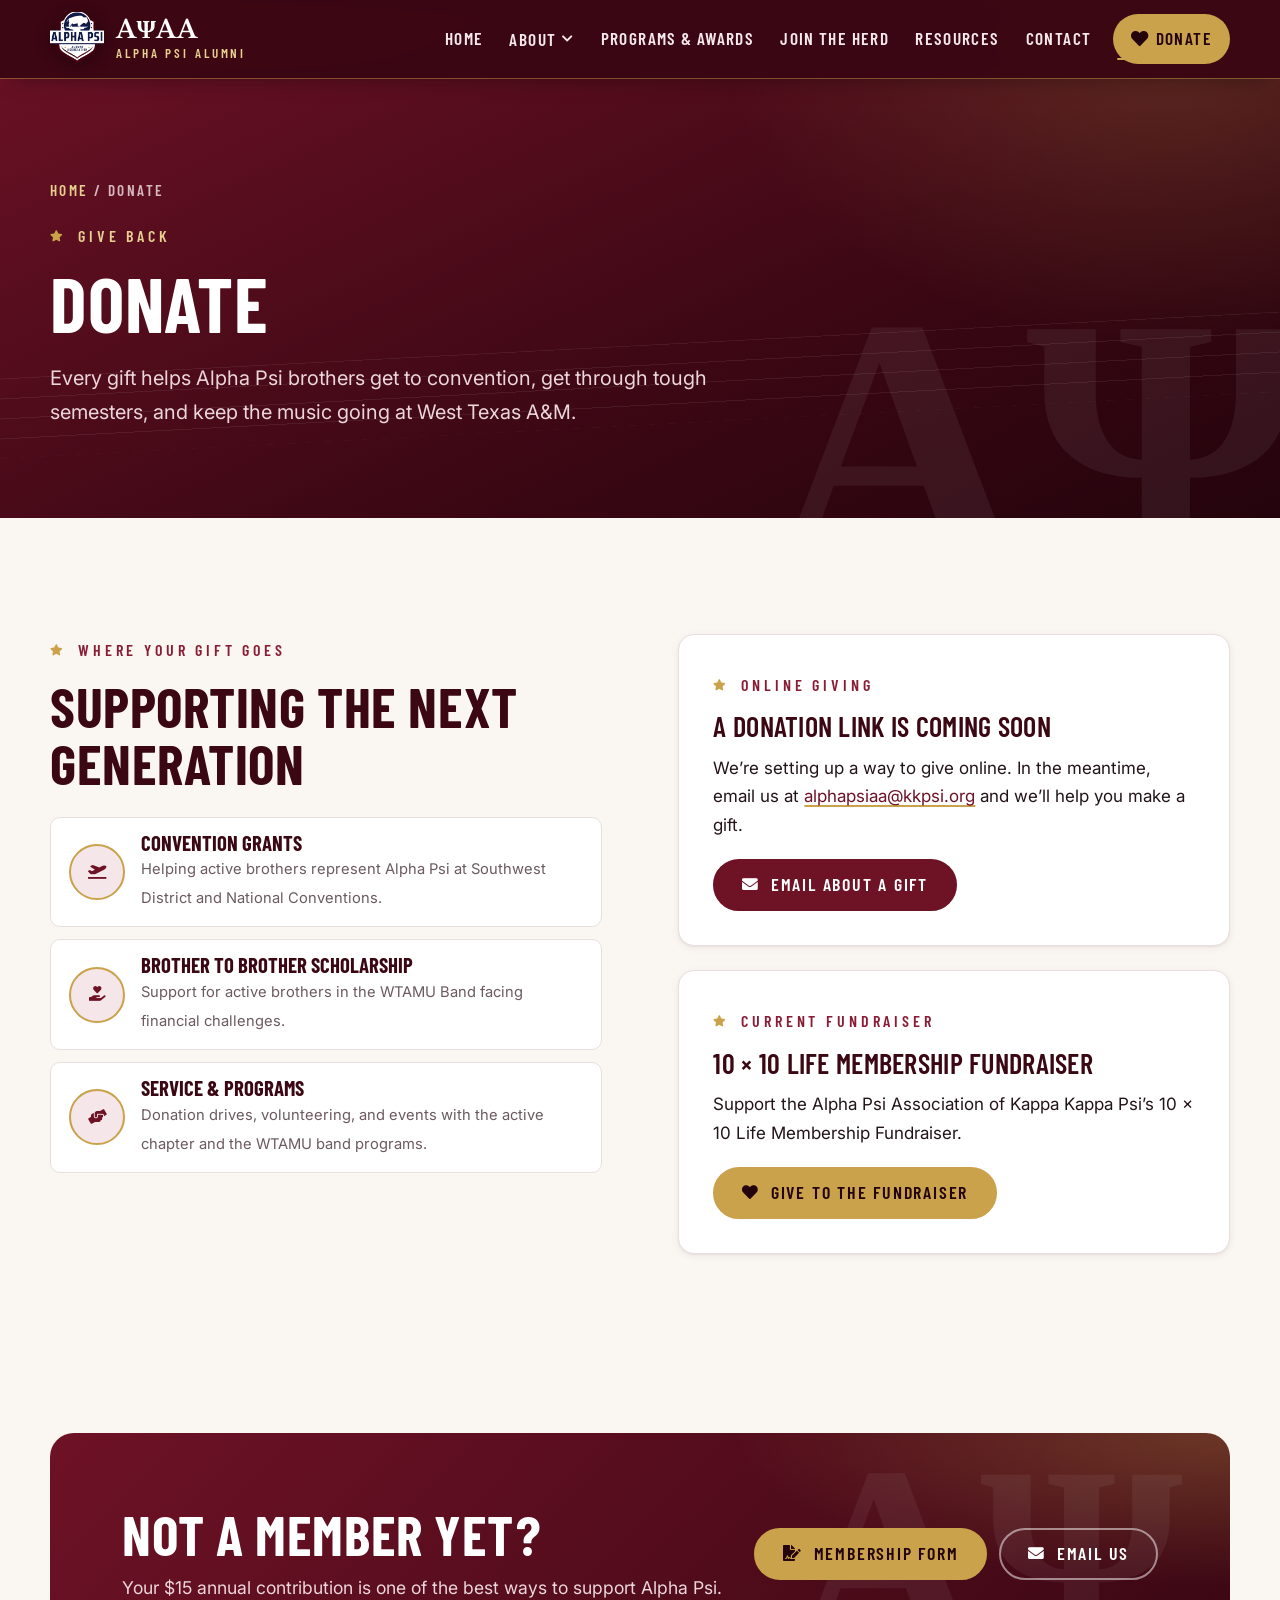
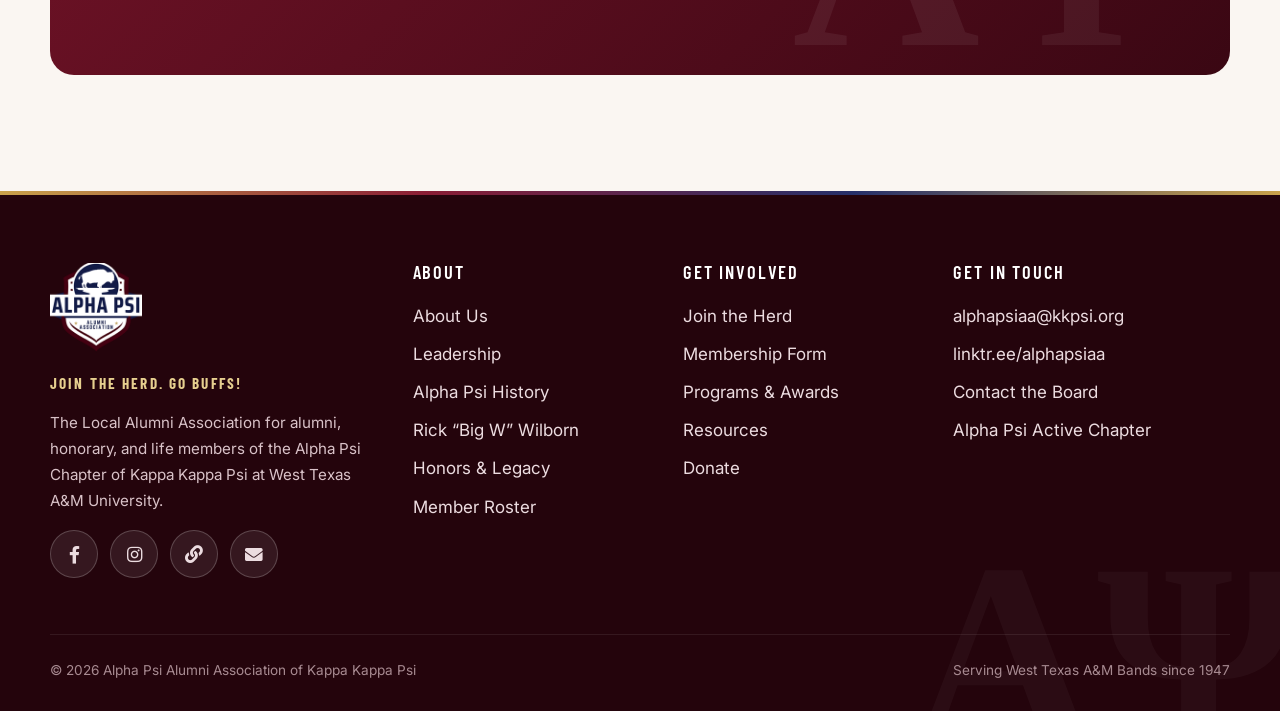
==== donate.html @ f017d81f "Build the Alpha Psi Alumni Association site Home, About, Leadership, History, Rick Wilborn memorial," ====
<!DOCTYPE html>
<html lang="en" class="no-js">
<head>
	<meta charset="utf-8">
	<meta name="viewport" content="width=device-width, initial-scale=1">
	<title>Donate | Alpha Psi Alumni Association</title>
	<meta name="description" content="Support the Alpha Psi Alumni Association&rsquo;s scholarships, convention grants, and programs for the Alpha Psi Chapter and WTAMU bands.">
	<meta name="theme-color" content="#3a0713">
	<meta property="og:type" content="website">
	<meta property="og:site_name" content="Alpha Psi Alumni Association">
	<meta property="og:title" content="Donate | Alpha Psi Alumni Association">
	<meta property="og:description" content="Support the Alpha Psi Alumni Association&rsquo;s scholarships, convention grants, and programs for the Alpha Psi Chapter and WTAMU bands.">
	<meta property="og:image" content="https://alphapsiaa.com/images/sound-of-west-texas.jpg">
	<link rel="icon" type="image/png" href="/images/logo-192.png">
	<link rel="apple-touch-icon" href="/images/logo-192.png">
	<link rel="preconnect" href="https://fonts.googleapis.com">
	<link rel="preconnect" href="https://fonts.gstatic.com" crossorigin>
	<link rel="stylesheet" href="https://fonts.googleapis.com/css2?family=Barlow+Condensed:wght@500;600;700&amp;family=Inter:wght@400;500;600;700&amp;family=Libre+Baskerville:ital,wght@0,400;0,700;1,400&amp;display=swap">
	<link rel="stylesheet" href="/assets/css/fontawesome-all.min.css">
	<link rel="stylesheet" href="/assets/css/site.css">
</head>
<body>
	<a class="skip-link" href="#main">Skip to content</a>
	<header class="site-header">
		<div class="wrap nav-bar">
			<a class="brand" href="/" aria-label="Alpha Psi Alumni Association home">
				<img src="/images/logo-192.png" width="54" height="54" alt="">
				<span class="brand-text"><strong>AΨAA</strong><span>Alpha Psi Alumni</span></span>
			</a>
			<button class="nav-toggle" type="button" aria-label="Menu" aria-expanded="false" aria-controls="nav-links"><span></span></button>
			<ul class="nav-links" id="nav-links">
				<li><a href="/">Home</a></li>
				<li class="has-drop">
					<button class="nav-drop-toggle" type="button" aria-expanded="false">About <i class="fas fa-chevron-down"></i></button>
					<ul class="nav-drop">
						<li><a href="/about">About Us</a></li>
						<li><a href="/leadership">Leadership</a></li>
						<li><a href="/history">Alpha Psi History</a></li>
						<li><a href="/wilborn">Rick &ldquo;Big W&rdquo; Wilborn</a></li>
						<li><a href="/honors">Honors &amp; Legacy</a></li>
						<li><a href="/roster">Member Roster</a></li>
					</ul>
				</li>
				<li><a href="/programs">Programs &amp; Awards</a></li>
				<li><a href="/join">Join the Herd</a></li>
				<li><a href="/resources">Resources</a></li>
				<li><a href="/contact">Contact</a></li>
				<li class="nav-cta"><a href="/donate" aria-current="page"><i class="fas fa-heart"></i> Donate</a></li>
			</ul>
		</div>
	</header>
	<main id="main">
		<section class="page-hero">
			<div class="wrap">
				<p class="breadcrumb"><a href="/">Home</a> / Donate</p>
				<p class="eyebrow light">Give Back</p>
				<h1>Donate</h1>
				<p class="lead">Every gift helps Alpha Psi brothers get to convention, get through tough semesters, and keep the music going at West Texas A&amp;M.</p>
			</div>
		</section>

		<section class="section">
			<div class="wrap split" style="align-items:start">
				<div class="reveal">
					<p class="eyebrow">Where Your Gift Goes</p>
					<h2>Supporting the next generation</h2>
					<ul class="honor-list">
						<li><span class="ava"><i class="fas fa-plane-departure"></i></span><div><b>Convention Grants</b><span>Helping active brothers represent Alpha Psi at Southwest District and National Conventions.</span></div></li>
						<li><span class="ava"><i class="fas fa-hand-holding-heart"></i></span><div><b>Brother to Brother Scholarship</b><span>Support for active brothers in the WTAMU Band facing financial challenges.</span></div></li>
						<li><span class="ava"><i class="fas fa-hands-helping"></i></span><div><b>Service &amp; Programs</b><span>Donation drives, volunteering, and events with the active chapter and the WTAMU band programs.</span></div></li>
					</ul>
				</div>
				<div class="reveal" style="--d:.1s">
					<div class="card">
						<div class="card-body">
							<p class="eyebrow">Online Giving</p>
							<h3>A donation link is coming soon</h3>
							<p>We&rsquo;re setting up a way to give online. In the meantime, email us at <a href="mailto:alphapsiaa@kkpsi.org?subject=Donation">alphapsiaa@kkpsi.org</a> and we&rsquo;ll help you make a gift.</p>
							<a class="btn" href="mailto:alphapsiaa@kkpsi.org?subject=Donation"><i class="fas fa-envelope"></i> Email about a gift</a>
						</div>
					</div>
					<div class="card" style="margin-top:24px">
						<div class="card-body">
							<p class="eyebrow">Current Fundraiser</p>
							<h3>10 &times; 10 Life Membership Fundraiser</h3>
							<p>Support the Alpha Psi Association of Kappa Kappa Psi&rsquo;s 10 &times; 10 Life Membership Fundraiser.</p>
							<a class="btn btn-gold" href="https://givebutter.com/10x10-ayaa" target="_blank" rel="noopener"><i class="fas fa-heart"></i> Give to the fundraiser</a>
						</div>
					</div>
				</div>
			</div>
		</section>

		<section class="section tight">
			<div class="wrap">
				<div class="cta-band reveal">
					<div>
						<h2>Not a member yet?</h2>
						<p>Your $15 annual contribution is one of the best ways to support Alpha Psi.</p>
					</div>
					<div class="btn-row">
						<a class="btn btn-gold" href="https://docs.google.com/forms/d/e/1FAIpQLSdZcljibCvj4TSsIaUbOGq02IVUL2E_RgC2-wnDgS-2Am0X7Q/viewform" target="_blank" rel="noopener"><i class="fas fa-file-signature"></i> Membership Form</a>
						<a class="btn btn-ghost" href="mailto:alphapsiaa@kkpsi.org"><i class="fas fa-envelope"></i> Email Us</a>
					</div>
				</div>
			</div>
		</section>
	</main>
	<footer class="site-footer">
		<div class="wrap">
			<div class="footer-grid">
				<div class="footer-brand">
					<img src="/images/logo-192.png" width="92" height="92" alt="Alpha Psi Alumni Association logo">
					<p class="footer-motto">Join the Herd. Go Buffs!</p>
					<p>The Local Alumni Association for alumni, honorary, and life members of the Alpha Psi Chapter of Kappa Kappa Psi at West Texas A&amp;M University.</p>
					<div class="social-row">
						<a class="social-btn" href="https://www.facebook.com/profile.php?id=61559041187633" target="_blank" rel="noopener" aria-label="Facebook"><i class="fab fa-facebook-f"></i></a>
						<a class="social-btn" href="https://www.instagram.com/kkpsiayaa/" target="_blank" rel="noopener" aria-label="Instagram"><i class="fab fa-instagram"></i></a>
						<a class="social-btn" href="https://linktr.ee/alphapsiaa" target="_blank" rel="noopener" aria-label="Linktree"><i class="fas fa-link"></i></a>
						<a class="social-btn" href="mailto:alphapsiaa@kkpsi.org" aria-label="Email"><i class="fas fa-envelope"></i></a>
					</div>
				</div>
				<div>
					<h4>About</h4>
					<ul>
						<li><a href="/about">About Us</a></li>
						<li><a href="/leadership">Leadership</a></li>
						<li><a href="/history">Alpha Psi History</a></li>
						<li><a href="/wilborn">Rick &ldquo;Big W&rdquo; Wilborn</a></li>
						<li><a href="/honors">Honors &amp; Legacy</a></li>
						<li><a href="/roster">Member Roster</a></li>
					</ul>
				</div>
				<div>
					<h4>Get Involved</h4>
					<ul>
						<li><a href="/join">Join the Herd</a></li>
						<li><a href="https://docs.google.com/forms/d/e/1FAIpQLSdZcljibCvj4TSsIaUbOGq02IVUL2E_RgC2-wnDgS-2Am0X7Q/viewform" target="_blank" rel="noopener">Membership Form</a></li>
						<li><a href="/programs">Programs &amp; Awards</a></li>
						<li><a href="/resources">Resources</a></li>
						<li><a href="/donate">Donate</a></li>
					</ul>
				</div>
				<div>
					<h4>Get in Touch</h4>
					<ul>
						<li><a href="mailto:alphapsiaa@kkpsi.org">alphapsiaa@kkpsi.org</a></li>
						<li><a href="https://linktr.ee/alphapsiaa" target="_blank" rel="noopener">linktr.ee/alphapsiaa</a></li>
						<li><a href="/contact">Contact the Board</a></li>
						<li><a href="https://www.alphapsi-kkpsi.org/" target="_blank" rel="noopener">Alpha Psi Active Chapter</a></li>
					</ul>
				</div>
			</div>
			<div class="footer-bottom">
				<span>&copy; <span data-year>2026</span> Alpha Psi Alumni Association of Kappa Kappa Psi</span>
				<span>Serving West Texas A&amp;M Bands since 1947</span>
			</div>
		</div>
	</footer>
	<script src="/assets/js/site.js"></script>
</body>
</html>
---- assets/css/site.css ----
/* ==========================================================================
   Alpha Psi Alumni Association (AΨAA) — site stylesheet
   Maroon & white, with the navy and gold from the AΨAA shield.
   No build step: edit and push.
   ========================================================================== */

:root {
	--maroon-950: #24040c;
	--maroon-900: #3a0713;
	--maroon-800: #520b1c;
	--maroon: #6e1226;          /* primary maroon */
	--maroon-600: #8a1d35;
	--maroon-100: #f5e6e9;
	--navy: #141d4b;            /* shield navy */
	--navy-700: #26306a;
	--gold: #c9a24b;            /* shield stars */
	--gold-300: #e6cf8f;
	--gold-700: #8d6d22;
	--cream: #faf6f2;
	--paper: #ffffff;
	--ink: #231419;
	--muted: #6c5a60;
	--line: #eadfe0;

	--radius: 16px;
	--radius-sm: 10px;
	--shadow-sm: 0 1px 2px rgba(58, 7, 19, .06), 0 2px 8px rgba(58, 7, 19, .06);
	--shadow: 0 12px 30px -12px rgba(58, 7, 19, .3);
	--shadow-lg: 0 30px 60px -22px rgba(36, 4, 12, .55);

	--font-display: "Barlow Condensed", "Arial Narrow", Impact, sans-serif;
	--font-body: "Inter", system-ui, -apple-system, "Segoe UI", Roboto, sans-serif;
	--font-serif: "Libre Baskerville", Georgia, "Times New Roman", serif;

	--wrap: 1180px;
	--header-h: 78px;
	--ease: cubic-bezier(.2, .7, .2, 1);
}

/* ---------- Reset / base ---------- */
*, *::before, *::after { box-sizing: border-box; }
html { scroll-behavior: smooth; scroll-padding-top: calc(var(--header-h) + 16px); -webkit-text-size-adjust: 100%; }
body {
	margin: 0;
	font-family: var(--font-body);
	font-size: 1.0625rem;
	line-height: 1.7;
	color: var(--ink);
	background: var(--cream);
	-webkit-font-smoothing: antialiased;
	overflow-x: hidden;
}
img { max-width: 100%; height: auto; display: block; }
a { color: var(--maroon); text-decoration-color: var(--gold); text-underline-offset: 3px; text-decoration-thickness: 2px; }
a:hover { color: var(--maroon-600); }
h1, h2, h3, h4 { font-family: var(--font-display); font-weight: 700; line-height: 1.02; letter-spacing: .01em; margin: 0 0 .45em; color: var(--maroon-900); text-transform: uppercase; }
h1 { font-size: clamp(2.8rem, 7vw, 5.6rem); }
h2 { font-size: clamp(2.2rem, 4.6vw, 3.5rem); }
h3 { font-size: clamp(1.45rem, 2.2vw, 1.8rem); font-weight: 600; }
h4 { font-size: 1.15rem; font-weight: 600; letter-spacing: .1em; }
p { margin: 0 0 1.1em; }
ul { padding-left: 1.2em; }
strong, b { font-weight: 700; }
:focus-visible { outline: 3px solid var(--gold); outline-offset: 3px; border-radius: 4px; }

.wrap { width: min(var(--wrap), 100% - 32px); margin-inline: auto; }
.narrow { width: min(800px, 100% - 32px); margin-inline: auto; }
.sr-only { position: absolute; width: 1px; height: 1px; padding: 0; margin: -1px; overflow: hidden; clip: rect(0,0,0,0); white-space: nowrap; border: 0; }
.skip-link { position: absolute; left: 16px; top: -60px; z-index: 200; background: var(--gold); color: var(--maroon-950); padding: 10px 16px; border-radius: 8px; font-weight: 700; }
.skip-link:focus { top: 12px; }
.greek { font-family: var(--font-serif); text-transform: none; letter-spacing: 0; }

/* ---------- Eyebrow / section headers ---------- */
.eyebrow {
	display: inline-flex; align-items: center; gap: .7em;
	font-family: var(--font-display); font-weight: 600;
	font-size: 1rem; letter-spacing: .24em; text-transform: uppercase;
	color: var(--maroon-600); margin-bottom: .9rem;
}
.eyebrow::before { content: "\f005"; font-family: "Font Awesome 5 Free"; font-weight: 900; font-size: .7em; color: var(--gold); }
.on-dark .eyebrow, .eyebrow.light { color: var(--gold-300); }
.section { padding: clamp(64px, 9vw, 116px) 0; position: relative; }
.section.tight { padding-top: clamp(40px, 5vw, 64px); }
.section-head { max-width: 760px; margin-bottom: clamp(34px, 5vw, 54px); }
.section-head.center { margin-inline: auto; text-align: center; }
.section-head.center .eyebrow::after { content: "\f005"; font-family: "Font Awesome 5 Free"; font-weight: 900; font-size: .7em; color: var(--gold); }
.lead { font-size: clamp(1.1rem, 1.6vw, 1.25rem); color: var(--muted); }
.on-dark { color: #f1e4e7; }
.on-dark h1, .on-dark h2, .on-dark h3 { color: #fff; }
.on-dark .lead { color: #e2c9cf; }
.text-gold { color: var(--gold); }
.prose p, .prose li { max-width: 72ch; }
.prose h2 { margin-top: 1.4em; }
.prose h3 { margin-top: 1.3em; color: var(--maroon); }

/* Music-staff motif: five fine lines */
.staff { position: relative; isolation: isolate; }
.staff::before {
	content: ""; position: absolute; left: 0; right: 0; top: 50%; height: 64px; transform: translateY(-50%); z-index: -1;
	background: repeating-linear-gradient(180deg, currentColor 0 1px, transparent 1px 16px);
	opacity: .08; pointer-events: none;
}

/* ---------- Buttons ---------- */
.btn {
	--bg: var(--maroon); --fg: #fff;
	display: inline-flex; align-items: center; justify-content: center; gap: .6em;
	padding: .85em 1.5em; border-radius: 999px; border: 2px solid var(--bg);
	background: var(--bg); color: var(--fg);
	font-family: var(--font-display); font-weight: 600; font-size: 1.12rem; letter-spacing: .1em; text-transform: uppercase;
	text-decoration: none; line-height: 1; cursor: pointer;
	transition: transform .25s var(--ease), box-shadow .25s var(--ease), background .2s, color .2s, border-color .2s;
}
.btn:hover { transform: translateY(-2px); box-shadow: var(--shadow); color: var(--fg); }
.btn i { font-size: .88em; transition: transform .25s var(--ease); }
.btn:hover i.fa-arrow-right { transform: translateX(4px); }
.btn-gold { --bg: var(--gold); --fg: var(--maroon-950); }
.btn-gold:hover { --bg: var(--gold-300); }
.btn-white { --bg: #fff; --fg: var(--maroon); }
.btn-ghost { background: transparent; --fg: #fff; border-color: rgba(255,255,255,.5); }
.btn-ghost:hover { border-color: var(--gold-300); --fg: var(--gold-300); }
.btn-outline { background: transparent; --fg: var(--maroon); border-color: var(--maroon); }
.btn-outline:hover { background: var(--maroon); --fg: #fff; }
.btn-sm { font-size: .95rem; padding: .7em 1.1em; }
.btn-row { display: flex; flex-wrap: wrap; gap: 12px; }

/* ==========================================================================
   Header / navigation
   ========================================================================== */
.site-header { position: fixed; inset: 0 0 auto 0; z-index: 100; height: var(--header-h); }
/* The solid bar lives on a pseudo-element so backdrop-filter never traps the fixed mobile menu. */
.site-header::before {
	content: ""; position: absolute; inset: 0; z-index: -1;
	background: rgba(58, 7, 19, .96);
	backdrop-filter: saturate(140%) blur(10px);
	-webkit-backdrop-filter: saturate(140%) blur(10px);
	box-shadow: 0 1px 0 rgba(201,162,75,.45), 0 8px 24px -12px rgba(0,0,0,.5);
	opacity: 0; transition: opacity .3s;
}
.site-header.solid::before, body:not(.has-hero) .site-header::before, .nav-open .site-header::before { opacity: 1; }
.nav-bar { height: 100%; display: flex; align-items: center; justify-content: space-between; gap: 20px; }
.brand { display: flex; align-items: center; gap: 12px; text-decoration: none; color: #fff; flex-shrink: 0; position: relative; z-index: 110; }
.brand img { width: 54px; height: 54px; filter: drop-shadow(0 3px 8px rgba(0,0,0,.35)); transition: transform .4s var(--ease); }
.brand:hover img { transform: rotate(-6deg) scale(1.06); }
.brand-text { display: flex; flex-direction: column; line-height: 1; }
.brand-text strong { font-family: var(--font-serif); font-weight: 700; font-size: 1.55rem; color: #fff; letter-spacing: .02em; }
.brand-text span { font-family: var(--font-display); font-size: .82rem; font-weight: 600; letter-spacing: .22em; text-transform: uppercase; color: var(--gold-300); margin-top: 5px; }
.brand:hover { color: #fff; }

.nav-links { display: flex; align-items: center; gap: 2px; list-style: none; margin: 0; padding: 0; }
.nav-links > li { position: relative; }
.nav-links a, .nav-links button.nav-drop-toggle {
	display: inline-flex; align-items: center; gap: 6px;
	padding: 10px 12px; border-radius: 8px;
	font-family: var(--font-display); font-weight: 600; font-size: 1.08rem; letter-spacing: .08em; text-transform: uppercase;
	color: #f6e9ec; text-decoration: none; background: none; border: 0; cursor: pointer;
	transition: color .2s, background .2s;
}
.nav-links a:hover, .nav-links button.nav-drop-toggle:hover, .nav-links a[aria-current="page"], .has-drop.current > .nav-drop-toggle { color: var(--gold-300); }
.nav-links > li > a[aria-current="page"]::after, .has-drop.current > .nav-drop-toggle::after {
	content: ""; position: absolute; left: 12px; right: 12px; bottom: 4px; height: 2px; background: var(--gold); border-radius: 2px;
}
.nav-links .nav-cta a { background: var(--gold); color: var(--maroon-950); padding: 10px 18px; border-radius: 999px; margin-left: 8px; }
.nav-links .nav-cta a:hover { background: var(--gold-300); color: var(--maroon-950); }
.nav-drop-toggle i { font-size: .7em; transition: transform .25s; }
.nav-drop {
	position: absolute; top: calc(100% + 8px); left: 0; min-width: 260px;
	list-style: none; margin: 0; padding: 8px;
	background: #fff; border-radius: 14px; box-shadow: var(--shadow-lg); border-top: 3px solid var(--gold);
	opacity: 0; visibility: hidden; transform: translateY(-6px);
	transition: opacity .2s, transform .2s var(--ease), visibility .2s;
}
.nav-drop::before { content: ""; position: absolute; top: -11px; left: 0; right: 0; height: 11px; }
.nav-drop a { display: flex; width: 100%; color: var(--maroon-900); font-size: 1.05rem; padding: 10px 14px; }
.nav-drop a:hover, .nav-drop a[aria-current="page"] { background: var(--maroon-100); color: var(--maroon); }
.has-drop:hover .nav-drop, .has-drop:focus-within .nav-drop, .has-drop.open .nav-drop { opacity: 1; visibility: visible; transform: none; }
.has-drop:hover .nav-drop-toggle i, .has-drop.open .nav-drop-toggle i { transform: rotate(180deg); }

.nav-toggle {
	display: none; width: 48px; height: 48px; border-radius: 12px; border: 1px solid rgba(255,255,255,.25);
	background: rgba(255,255,255,.06); cursor: pointer; position: relative; z-index: 110;
}
.nav-toggle span, .nav-toggle span::before, .nav-toggle span::after {
	position: absolute; left: 50%; width: 22px; height: 2px; background: #fff; border-radius: 2px; transition: transform .3s var(--ease), top .3s, background .2s;
}
.nav-toggle span { top: 50%; transform: translate(-50%, -50%); }
.nav-toggle span::before, .nav-toggle span::after { content: ""; transform: translateX(-50%); }
.nav-toggle span::before { top: -7px; }
.nav-toggle span::after { top: 7px; }
.nav-open .nav-toggle span { background: transparent; }
.nav-open .nav-toggle span::before { top: 0; transform: translateX(-50%) rotate(45deg); }
.nav-open .nav-toggle span::after { top: 0; transform: translateX(-50%) rotate(-45deg); }

@media (max-width: 1100px) {
	.nav-toggle { display: block; }
	.nav-links {
		position: fixed; top: 0; left: 0; right: 0; z-index: 105;
		height: 100vh; height: 100dvh;
		flex-direction: column; align-items: stretch; justify-content: flex-start; gap: 2px;
		padding: calc(var(--header-h) + 16px) max(20px, env(safe-area-inset-right)) calc(32px + env(safe-area-inset-bottom)) max(20px, env(safe-area-inset-left));
		background: radial-gradient(120% 80% at 100% 0%, var(--maroon-600) 0%, var(--maroon-900) 55%, var(--maroon-950) 100%);
		overflow-y: auto; overscroll-behavior: contain;
		opacity: 0; visibility: hidden;
		transition: opacity .3s, visibility .3s;
	}
	.nav-open .nav-links { opacity: 1; visibility: visible; }
	.nav-links > li { opacity: 0; transform: translateY(-8px); transition: opacity .35s, transform .35s var(--ease); }
	.nav-open .nav-links > li { opacity: 1; transform: none; }
	.nav-links > li:not(.nav-cta) { border-bottom: 1px solid rgba(255,255,255,.08); }
	.nav-links a, .nav-links button.nav-drop-toggle { font-size: 1.45rem; padding: 12px 6px; width: 100%; justify-content: space-between; }
	.nav-links > li > a[aria-current="page"]::after, .has-drop.current > .nav-drop-toggle::after { display: none; }
	.nav-drop { position: static; opacity: 1; visibility: visible; transform: none; box-shadow: none; border-top: 0; background: rgba(255,255,255,.06); display: none; margin: 0 0 8px; }
	.has-drop.open .nav-drop { display: block; }
	.has-drop:hover .nav-drop-toggle i { transform: none; }
	.has-drop.open .nav-drop-toggle i { transform: rotate(180deg); }
	.nav-drop a { color: #f1e4e7; font-size: 1.25rem; }
	.nav-drop a:hover, .nav-drop a[aria-current="page"] { background: rgba(255,255,255,.08); color: var(--gold-300); }
	.nav-links .nav-cta { margin-top: 20px; }
	.nav-links .nav-cta a { justify-content: center; margin: 0; padding: 16px; font-size: 1.3rem; }
	.nav-open { overflow: hidden; }
}
@media (max-width: 640px) {
	:root { --header-h: 66px; }
	.nav-bar { gap: 12px; }
	.brand { gap: 10px; min-width: 0; }
	.brand img { width: 44px; height: 44px; }
	.brand-text strong { font-size: 1.3rem; }
	.brand-text span { font-size: .72rem; letter-spacing: .16em; }
	.nav-toggle { width: 46px; height: 46px; flex-shrink: 0; }
}
@media (max-width: 350px) { .brand-text span { display: none; } }

/* ==========================================================================
   Hero (home)
   ========================================================================== */
.hero {
	position: relative; isolation: isolate; overflow: hidden;
	min-height: 100vh; min-height: 100svh;
	display: flex; align-items: center;
	padding: calc(var(--header-h) + 48px) 0 96px;
	background:
		radial-gradient(55% 60% at 88% 20%, rgba(201,162,75,.18), transparent 70%),
		radial-gradient(60% 70% at 0% 100%, rgba(20,29,75,.45), transparent 70%),
		linear-gradient(155deg, var(--maroon-600) 0%, var(--maroon) 35%, var(--maroon-900) 80%, var(--maroon-950) 100%);
	color: #fff;
}
.hero-watermark {
	position: absolute; z-index: -1; right: -3vw; bottom: -12vw;
	font-family: var(--font-serif); font-weight: 700; font-size: clamp(260px, 42vw, 620px); line-height: 1;
	color: #fff; opacity: .05; letter-spacing: -.04em; pointer-events: none; user-select: none;
}
.hero::after { /* music staff across the hero */
	content: ""; position: absolute; left: 0; right: 0; top: 58%; height: 90px; z-index: -1;
	background: repeating-linear-gradient(180deg, #fff 0 1px, transparent 1px 22px);
	opacity: .07; transform: skewY(-4deg);
}
.hero-grid { display: grid; grid-template-columns: 1fr 1fr; gap: clamp(36px, 5vw, 76px); align-items: center; }
.hero h1 { color: #fff; margin-bottom: .3em; font-size: clamp(2.9rem, 6.4vw, 5.4rem); }
.hero h1 .line2 { display: block; color: var(--gold-300); }
.hero .kicker { font-family: var(--font-display); font-weight: 600; letter-spacing: .22em; text-transform: uppercase; color: var(--gold-300); font-size: clamp(.95rem, 1.3vw, 1.1rem); margin-bottom: 1.2rem; display: flex; align-items: center; gap: 12px; flex-wrap: wrap; }
.hero .kicker .greek { font-size: 1.3em; color: #fff; }
.hero p.lead { color: #f0dde2; max-width: 560px; margin-bottom: 2rem; }

/* Photo collage */
.collage { position: relative; display: grid; grid-template-columns: repeat(6, 1fr); grid-auto-rows: clamp(54px, 6.4vw, 84px); gap: 12px; }
.collage figure { margin: 0; position: relative; background: #fff; padding: 6px; border-radius: 4px; box-shadow: var(--shadow-lg); transition: transform .5s var(--ease); }
.collage figure img { width: 100%; height: 100%; object-fit: cover; border-radius: 2px; }
.collage figure:hover { transform: rotate(0deg) scale(1.03) !important; z-index: 5; }
.collage .c1 { grid-column: 1 / 5; grid-row: 1 / 4; transform: rotate(-2deg); }
.collage .c2 { grid-column: 5 / 7; grid-row: 1 / 3; transform: rotate(3deg); }
.collage .c3 { grid-column: 4 / 7; grid-row: 3 / 6; transform: rotate(1.5deg); z-index: 2; }
.collage .c4 { grid-column: 1 / 4; grid-row: 4 / 6; transform: rotate(-1deg); }
.collage .c5 { grid-column: 2 / 5; grid-row: 6 / 8; transform: rotate(2deg); }
.collage .c6 { grid-column: 5 / 7; grid-row: 6 / 8; transform: rotate(-3deg); }
.collage-badge {
	position: absolute; z-index: 6; left: -26px; bottom: -30px; width: clamp(110px, 11vw, 150px);
	filter: drop-shadow(0 14px 24px rgba(0,0,0,.45));
	animation: floaty 7s ease-in-out infinite;
}
@keyframes floaty { 0%,100% { transform: translateY(0) rotate(-5deg); } 50% { transform: translateY(-10px) rotate(2deg); } }
.scroll-cue {
	position: absolute; left: 50%; bottom: 22px; transform: translateX(-50%);
	color: rgba(255,255,255,.6); font-size: .72rem; letter-spacing: .3em; text-transform: uppercase; text-decoration: none;
	display: flex; flex-direction: column; align-items: center; gap: 8px;
}
.scroll-cue::after { content: ""; width: 2px; height: 34px; background: linear-gradient(var(--gold), transparent); animation: cue 2s ease-in-out infinite; }
@keyframes cue { 0% { transform: scaleY(0); transform-origin: top; } 50% { transform: scaleY(1); transform-origin: top; } 51% { transform-origin: bottom; } 100% { transform: scaleY(0); transform-origin: bottom; } }

@media (max-width: 920px) {
	.hero { min-height: auto; padding-bottom: 110px; }
	.hero-grid { grid-template-columns: 1fr; }
	.collage { max-width: 560px; width: calc(100% - 16px); margin: 12px auto 0; }
	.collage-badge { left: -8px; }
	.scroll-cue { display: none; }
}

/* ---------- Values marquee ---------- */
.marquee { background: var(--gold); color: var(--maroon-950); overflow: hidden; border-block: 3px solid var(--maroon-950); }
.marquee-track { display: flex; width: max-content; animation: marquee 40s linear infinite; }
.marquee-track span {
	display: inline-flex; align-items: center; gap: 28px; padding: 14px 14px;
	font-family: var(--font-display); font-size: clamp(1.2rem, 2.1vw, 1.6rem); font-weight: 700; letter-spacing: .16em; text-transform: uppercase; white-space: nowrap;
}
.marquee-track span i { font-size: .7em; color: var(--maroon); }
@keyframes marquee { to { transform: translateX(-50%); } }

/* ==========================================================================
   Page hero (interior pages)
   ========================================================================== */
.page-hero {
	position: relative; isolation: isolate; overflow: hidden;
	padding: calc(var(--header-h) + clamp(56px, 8vw, 100px)) 0 clamp(56px, 7vw, 92px);
	background:
		radial-gradient(50% 80% at 92% 10%, rgba(201,162,75,.2), transparent 70%),
		linear-gradient(155deg, var(--maroon) 0%, var(--maroon-900) 65%, var(--maroon-950) 100%);
	color: #f1e4e7;
}
.page-hero::before {
	content: ""; position: absolute; left: 0; right: 0; bottom: 18%; height: 80px; z-index: -1;
	background: repeating-linear-gradient(180deg, #fff 0 1px, transparent 1px 20px);
	opacity: .07; transform: skewY(-3deg);
}
.page-hero::after {
	content: "ΑΨ"; position: absolute; right: -2vw; bottom: -.28em; z-index: -1;
	font-family: var(--font-serif); font-weight: 700; font-size: clamp(200px, 28vw, 400px); line-height: 1;
	color: #fff; opacity: .06; pointer-events: none;
}
.page-hero h1 { color: #fff; font-size: clamp(2.6rem, 6.4vw, 4.8rem); margin-bottom: .25em; }
.page-hero .lead { color: #ecd6db; max-width: 720px; margin: 0; }
.breadcrumb { font-family: var(--font-display); font-weight: 600; font-size: .95rem; letter-spacing: .16em; text-transform: uppercase; color: #d7b8bf; margin-bottom: 16px; }
.breadcrumb a { color: var(--gold-300); text-decoration: none; }
.breadcrumb a:hover { color: #fff; }

/* ==========================================================================
   Generic components
   ========================================================================== */
.grid { display: grid; gap: clamp(18px, 2.5vw, 28px); }
.grid-2 { grid-template-columns: repeat(2, minmax(0, 1fr)); }
.grid-3 { grid-template-columns: repeat(3, minmax(0, 1fr)); }
.grid-4 { grid-template-columns: repeat(4, minmax(0, 1fr)); }
@media (max-width: 960px) { .grid-3, .grid-4 { grid-template-columns: repeat(2, minmax(0, 1fr)); } }
@media (max-width: 640px) { .grid-2, .grid-3, .grid-4 { grid-template-columns: 1fr; } }

.card {
	background: var(--paper); border-radius: var(--radius); box-shadow: var(--shadow-sm);
	border: 1px solid var(--line); overflow: hidden; position: relative;
	transition: transform .35s var(--ease), box-shadow .35s var(--ease), border-color .35s;
}
a.card { text-decoration: none; color: inherit; display: block; }
.card.lift:hover, a.card:hover { transform: translateY(-6px); box-shadow: var(--shadow); border-color: transparent; }
.card-body { padding: clamp(22px, 3vw, 34px); }

.icon-badge {
	width: 58px; height: 58px; border-radius: 50%; display: grid; place-items: center;
	background: var(--maroon); color: var(--gold-300); font-size: 1.35rem; margin-bottom: 20px;
	box-shadow: 0 0 0 4px var(--paper), 0 0 0 6px var(--gold);
	transition: transform .4s var(--ease);
}
.card:hover .icon-badge { transform: rotate(-10deg) scale(1.06); }

.split { display: grid; grid-template-columns: 1fr 1fr; gap: clamp(32px, 6vw, 80px); align-items: center; }
.split.wide-text { grid-template-columns: 1.2fr .8fr; }
@media (max-width: 880px) { .split, .split.wide-text { grid-template-columns: 1fr; } }

.bg-maroon { background: linear-gradient(165deg, var(--maroon) 0%, var(--maroon-900) 100%); }
.bg-paper { background: var(--paper); }
.bg-navy { background: linear-gradient(165deg, var(--navy-700) 0%, var(--navy) 100%); }

.chip {
	display: inline-flex; align-items: center; gap: 6px; padding: 3px 11px; border-radius: 999px;
	background: var(--cream); border: 1px solid var(--line); font-size: .78rem; font-weight: 600; color: var(--muted); line-height: 1.6;
}
.chip.gold { background: rgba(201,162,75,.16); border-color: rgba(141,109,34,.35); color: var(--gold-700); }
.chip.maroon { background: var(--maroon-100); border-color: rgba(110,18,38,.2); color: var(--maroon); }
.chip.navy { background: #e6e8f3; border-color: rgba(20,29,75,.2); color: var(--navy); }

.callout {
	display: flex; gap: 18px; align-items: flex-start;
	background: #fff; border-left: 5px solid var(--gold); border-radius: var(--radius-sm);
	padding: 22px 24px; box-shadow: var(--shadow-sm);
}
.callout > i { color: var(--maroon); font-size: 1.4rem; margin-top: 4px; }
.callout p:last-child { margin-bottom: 0; }

.check-list { list-style: none; padding: 0; margin: 0 0 1em; }
.check-list li { position: relative; padding-left: 36px; margin-bottom: .75em; }
.check-list li::before {
	content: "\f005"; font-family: "Font Awesome 5 Free"; font-weight: 900; font-size: .7rem;
	position: absolute; left: 0; top: .32em; width: 22px; height: 22px; border-radius: 50%;
	display: grid; place-items: center; background: var(--maroon); color: var(--gold-300);
}
.on-dark .check-list li::before { background: var(--gold); color: var(--maroon-950); }

/* Pull quote */
.pull-quote { margin: 2em 0; padding: 28px 32px 28px 36px; background: #fff; border-radius: var(--radius); box-shadow: var(--shadow-sm); position: relative; border-left: 5px solid var(--maroon); }
.pull-quote::before { content: "\201C"; position: absolute; top: -8px; right: 22px; font-family: var(--font-serif); font-size: 6rem; line-height: 1; color: var(--gold); opacity: .6; }
.pull-quote p { font-family: var(--font-serif); font-style: italic; font-size: clamp(1.1rem, 1.8vw, 1.3rem); line-height: 1.6; color: var(--maroon-900); margin: 0 0 .8em; }
.pull-quote cite { font-style: normal; font-family: var(--font-display); font-weight: 600; letter-spacing: .14em; text-transform: uppercase; color: var(--maroon-600); font-size: .95rem; }

/* Photo with caption */
.photo { margin: 0; }
.photo img { border-radius: 6px; box-shadow: var(--shadow); width: 100%; }
.photo.framed { background: #fff; padding: 8px; border-radius: 6px; box-shadow: var(--shadow); }
.photo.framed img { box-shadow: none; border-radius: 3px; }
.photo figcaption { font-size: .88rem; color: var(--muted); margin-top: 10px; line-height: 1.5; }
.photo figcaption b { color: var(--maroon-900); }
.tilt-l { transform: rotate(-1.5deg); }
.tilt-r { transform: rotate(1.5deg); }

/* ---------- Pillars ---------- */
.pillar { padding: clamp(28px, 3.5vw, 40px); height: 100%; }
.pillar h3 { margin-bottom: .35em; }
.pillar p { color: var(--muted); margin: 0; }
.pillar::after { content: ""; position: absolute; left: 0; bottom: 0; height: 4px; width: 0; background: var(--gold); transition: width .5s var(--ease); }
.pillar:hover::after { width: 100%; }

/* ---------- Stat row ---------- */
.stats { display: grid; grid-template-columns: repeat(4, 1fr); gap: 1px; background: var(--line); border-radius: var(--radius); overflow: hidden; border: 1px solid var(--line); }
.stat { background: #fff; padding: 26px 20px; text-align: center; }
.stat b { display: block; font-family: var(--font-display); font-size: clamp(2.4rem, 4.6vw, 3.4rem); color: var(--maroon); line-height: 1; font-weight: 700; }
.stat span { font-family: var(--font-display); font-weight: 600; font-size: .95rem; letter-spacing: .14em; text-transform: uppercase; color: var(--muted); }
@media (max-width: 760px) { .stats { grid-template-columns: repeat(2, 1fr); } }

/* ---------- Tiles ---------- */
.tile { display: flex; flex-direction: column; height: 100%; }
.tile .tile-img { aspect-ratio: 16 / 10; overflow: hidden; background: var(--maroon-900); }
.tile .tile-img img { width: 100%; height: 100%; object-fit: cover; transition: transform .7s var(--ease); }
.tile:hover .tile-img img { transform: scale(1.06); }
.tile .card-body { display: flex; flex-direction: column; flex: 1; }
.tile h3 { margin-bottom: .35em; }
.tile p { color: var(--muted); flex: 1; }
.tile .go { font-family: var(--font-display); font-weight: 600; letter-spacing: .14em; text-transform: uppercase; font-size: 1rem; color: var(--maroon); display: inline-flex; gap: 8px; align-items: center; }
.tile .go i { transition: transform .3s var(--ease); }
.tile:hover .go i { transform: translateX(5px); }

/* ---------- CTA band ---------- */
.cta-band {
	position: relative; isolation: isolate; overflow: hidden;
	border-radius: 24px; padding: clamp(40px, 6vw, 72px);
	background:
		radial-gradient(60% 90% at 100% 0%, rgba(201,162,75,.3), transparent 70%),
		linear-gradient(135deg, var(--maroon) 0%, var(--maroon-900) 100%);
	color: #f1e4e7;
	display: grid; grid-template-columns: 1fr auto; gap: 32px; align-items: center;
}
.cta-band::after {
	content: "ΑΨ"; position: absolute; right: 4%; top: 50%; transform: translateY(-50%); z-index: -1;
	font-family: var(--font-serif); font-weight: 700; font-size: 260px; line-height: 1; color: #fff; opacity: .06;
}
.cta-band h2 { color: #fff; margin-bottom: .2em; }
.cta-band p { margin: 0; font-size: 1.1rem; color: #ecd6db; }
.cta-band .btn-row { justify-content: flex-end; }
@media (max-width: 800px) { .cta-band { grid-template-columns: 1fr; } .cta-band .btn-row { justify-content: flex-start; } }

/* ---------- Decades strip ---------- */
.decades { display: grid; grid-auto-flow: column; grid-auto-columns: minmax(260px, 1fr); gap: 20px; overflow-x: auto; padding: 10px 4px 26px; scroll-snap-type: x mandatory; -webkit-overflow-scrolling: touch; }
.decades::-webkit-scrollbar { height: 8px; }
.decades::-webkit-scrollbar-thumb { background: var(--maroon-100); border-radius: 8px; }
.decade { scroll-snap-align: start; margin: 0; background: #fff; padding: 8px 8px 14px; border-radius: 6px; box-shadow: var(--shadow-sm); border: 1px solid var(--line); cursor: zoom-in; text-align: left; font: inherit; color: inherit; }
.decade .thumb { aspect-ratio: 4 / 3; overflow: hidden; border-radius: 3px; background: var(--maroon-900); }
.decade img { width: 100%; height: 100%; object-fit: cover; filter: saturate(.9); transition: transform .6s var(--ease); }
.decade:hover img { transform: scale(1.05); }
.decade b { display: block; font-family: var(--font-display); font-weight: 700; font-size: 1.5rem; color: var(--maroon); margin: 10px 6px 0; line-height: 1; }
.decade span { display: block; font-size: .85rem; color: var(--muted); margin: 4px 6px 0; line-height: 1.45; }

/* ==========================================================================
   Leadership
   ========================================================================== */
.board-grid { display: grid; grid-template-columns: repeat(auto-fill, minmax(240px, 1fr)); gap: clamp(20px, 3vw, 30px); }
.member { text-align: center; padding: 30px 22px 26px; }
.member::before { content: ""; position: absolute; inset: 0 0 auto 0; height: 98px; background: linear-gradient(155deg, var(--maroon) 0%, var(--maroon-900) 100%); z-index: 0; }
.member::after { content: ""; position: absolute; inset: 95px 0 auto 0; height: 3px; background: var(--gold); z-index: 0; }
.member > * { position: relative; z-index: 1; }
.headshot {
	width: 164px; height: 164px; margin: 0 auto 18px; border-radius: 50%; overflow: hidden;
	border: 5px solid #fff; box-shadow: 0 0 0 3px var(--gold), var(--shadow);
	background: var(--maroon-100); display: grid; place-items: center;
	transition: transform .4s var(--ease), box-shadow .4s;
}
.headshot img { width: 100%; height: 100%; object-fit: cover; transition: transform .6s var(--ease); }
.headshot .initials { font-family: var(--font-display); font-weight: 700; font-size: 3.4rem; color: var(--maroon); letter-spacing: .04em; }
.member:hover .headshot { transform: translateY(-4px); box-shadow: 0 0 0 3px var(--gold), 0 0 0 10px rgba(201,162,75,.22), var(--shadow); }
.member:hover .headshot img { transform: scale(1.06); }
.member .role { font-family: var(--font-display); font-weight: 600; font-size: 1rem; letter-spacing: .18em; text-transform: uppercase; color: var(--maroon-600); margin-bottom: 4px; }
.member h3 { font-size: 1.8rem; margin-bottom: 4px; }
.member .pronouns { font-size: .85rem; color: var(--muted); margin-bottom: 12px; }
.member .chip { margin-bottom: 4px; }
.member.rep::before { background: linear-gradient(155deg, var(--navy-700) 0%, var(--navy) 100%); }

.founders { display: grid; grid-template-columns: repeat(auto-fill, minmax(220px, 1fr)); gap: 14px; list-style: none; padding: 0; margin: 0; }
.founders li { background: #fff; border: 1px solid var(--line); border-radius: var(--radius-sm); padding: 16px 18px; border-top: 3px solid var(--gold); }
.founders b { display: block; font-family: var(--font-display); font-weight: 700; font-size: 1.35rem; color: var(--maroon-900); text-transform: uppercase; line-height: 1.1; }
.founders span { font-size: .9rem; color: var(--muted); }

/* ==========================================================================
   History / timeline
   ========================================================================== */
.drop-cap::first-letter { float: left; font-family: var(--font-serif); font-weight: 700; font-size: 4.2em; line-height: .82; margin: .06em .1em 0 0; color: var(--maroon); }
.timeline { list-style: none; padding: 0; margin: 0; position: relative; }
.timeline::before { content: ""; position: absolute; left: 21px; top: 8px; bottom: 8px; width: 2px; background: linear-gradient(var(--gold), var(--maroon)); }
.timeline li { position: relative; padding: 0 0 30px 64px; }
.timeline li:last-child { padding-bottom: 0; }
.timeline li::before {
	content: "\f005"; font-family: "Font Awesome 5 Free"; font-weight: 900; font-size: .8rem;
	position: absolute; left: 6px; top: 2px; width: 32px; height: 32px; border-radius: 50%;
	display: grid; place-items: center; background: var(--maroon); color: var(--gold-300); box-shadow: 0 0 0 4px var(--cream);
}
.timeline .when { font-family: var(--font-display); font-weight: 700; font-size: 1.3rem; letter-spacing: .06em; color: var(--maroon); line-height: 1.2; display: block; }
.timeline p { margin: 4px 0 0; color: var(--muted); }

.names { columns: 3 200px; column-gap: 28px; list-style: none; padding: 0; margin: 0; }
.names li { break-inside: avoid; padding: 7px 0; border-bottom: 1px dashed var(--line); font-weight: 500; }
.names li small { color: var(--muted); font-weight: 400; }

.doc-card { display: flex; gap: 18px; align-items: center; padding: 20px 22px; }
.doc-card .lc-icon { width: 54px; height: 54px; border-radius: 12px; display: grid; place-items: center; flex-shrink: 0; background: var(--maroon); color: #fff; font-size: 1.35rem; }

/* Directors of Bands */
.directors { display: grid; grid-template-columns: repeat(auto-fill, minmax(170px, 1fr)); gap: 20px; }
.director { text-align: center; }
.director .portrait { aspect-ratio: 3 / 4; border-radius: 8px; overflow: hidden; background: var(--maroon-100); box-shadow: var(--shadow-sm); border: 4px solid #fff; outline: 1px solid var(--line); display: grid; place-items: center; }
.director .portrait img { width: 100%; height: 100%; object-fit: cover; filter: grayscale(.15); }
.director .portrait i { font-size: 2.6rem; color: var(--maroon); opacity: .45; }
.director b { display: block; font-family: var(--font-display); font-weight: 700; font-size: 1.3rem; text-transform: uppercase; color: var(--maroon-900); margin-top: 12px; line-height: 1.1; }
.director span { font-family: var(--font-display); font-weight: 600; letter-spacing: .12em; color: var(--gold-700); font-size: 1rem; }

.honor-list { list-style: none; padding: 0; margin: 0; display: grid; gap: 12px; }
.honor-list li { display: flex; gap: 16px; align-items: center; background: #fff; border: 1px solid var(--line); border-radius: var(--radius-sm); padding: 14px 18px; }
.honor-list .ava { width: 56px; height: 56px; border-radius: 50%; overflow: hidden; flex-shrink: 0; background: var(--maroon-100); display: grid; place-items: center; border: 2px solid var(--gold); }
.honor-list .ava img { width: 100%; height: 100%; object-fit: cover; }
.honor-list .ava i { color: var(--maroon); }
.honor-list b { display: block; font-family: var(--font-display); font-weight: 700; font-size: 1.3rem; text-transform: uppercase; color: var(--maroon-900); line-height: 1.1; }
.honor-list span { font-size: .92rem; color: var(--muted); }

/* ==========================================================================
   Roster
   ========================================================================== */
.roster-tools { display: flex; flex-wrap: wrap; gap: 12px; align-items: center; margin-bottom: 26px; position: sticky; top: calc(var(--header-h) + 8px); z-index: 20; background: rgba(250,246,242,.94); backdrop-filter: blur(8px); -webkit-backdrop-filter: blur(8px); padding: 12px; border-radius: 14px; border: 1px solid var(--line); box-shadow: var(--shadow-sm); }
.roster-search { flex: 1 1 260px; position: relative; }
.roster-search i { position: absolute; left: 16px; top: 50%; transform: translateY(-50%); color: var(--muted); }
.roster-search input { width: 100%; font: inherit; padding: 12px 16px 12px 44px; border-radius: 999px; border: 1.5px solid var(--line); background: #fff; }
.roster-search input:focus { outline: none; border-color: var(--maroon); box-shadow: 0 0 0 4px rgba(201,162,75,.35); }
.seg { display: inline-flex; background: #fff; border: 1.5px solid var(--line); border-radius: 999px; padding: 3px; flex-wrap: wrap; }
.seg button { font: inherit; font-family: var(--font-display); font-weight: 600; letter-spacing: .08em; text-transform: uppercase; font-size: 1rem; border: 0; background: none; padding: 7px 14px; border-radius: 999px; cursor: pointer; color: var(--muted); }
.seg button[aria-pressed="true"] { background: var(--maroon); color: #fff; }
.roster-count { font-size: .92rem; color: var(--muted); width: 100%; margin: 0; padding-left: 6px; }
.class-block { margin-bottom: 18px; background: #fff; border: 1px solid var(--line); border-radius: var(--radius-sm); overflow: hidden; }
.class-block summary { list-style: none; cursor: pointer; display: flex; align-items: baseline; gap: 12px; padding: 14px 20px; flex-wrap: wrap; }
.class-block summary::-webkit-details-marker { display: none; }
.class-block summary::after { content: "\f078"; font-family: "Font Awesome 5 Free"; font-weight: 900; font-size: .8rem; color: var(--maroon); margin-left: auto; transition: transform .25s; align-self: center; }
.class-block[open] summary::after { transform: rotate(180deg); }
.class-block summary h3 { margin: 0; font-size: 1.55rem; }
.class-block summary .yr { font-family: var(--font-display); font-weight: 600; color: var(--gold-700); letter-spacing: .1em; font-size: 1.05rem; }
.class-block summary .n { font-size: .85rem; color: var(--muted); }
.class-members { list-style: none; margin: 0; padding: 4px 20px 16px; display: grid; grid-template-columns: repeat(auto-fill, minmax(230px, 1fr)); gap: 2px 24px; border-top: 1px solid var(--line); }
.class-members li { padding: 8px 0; border-bottom: 1px dashed var(--line); line-height: 1.35; }
.class-members li .nm { font-weight: 600; }
.class-members li .tags { display: inline-flex; gap: 4px; margin-left: 6px; vertical-align: 1px; }
.class-members li .tags .chip { font-size: .68rem; padding: 0 8px; }
.class-members li small { display: block; color: var(--muted); font-size: .8rem; margin-top: 2px; }
mark { background: rgba(201,162,75,.35); color: inherit; border-radius: 3px; padding: 0 1px; }

/* ==========================================================================
   Programs / awards
   ========================================================================== */
.award { display: grid; grid-template-columns: 380px 1fr; }
.award-media { background: var(--maroon-900); position: relative; min-height: 260px; }
.award-media img { width: 100%; height: 100%; object-fit: cover; position: absolute; inset: 0; }
.award-media .award-icon { position: absolute; inset: 0; display: grid; place-items: center; font-size: 5rem; color: var(--gold); }
.award-media .award-icon::after { content: "ΑΨ"; position: absolute; font-family: var(--font-serif); font-weight: 700; font-size: 9rem; color: #fff; opacity: .06; }
.award .card-body { padding: clamp(26px, 4vw, 48px); }
.award h2 { font-size: clamp(1.9rem, 3.2vw, 2.6rem); }
.award + .award { margin-top: clamp(22px, 3vw, 32px); }
.award.flip { grid-template-columns: 1fr 380px; }
.award.flip .award-media { order: 2; }
.award h4 { color: var(--maroon-600); margin: 1.4em 0 .6em; }
@media (max-width: 880px) { .award, .award.flip { grid-template-columns: 1fr; } .award.flip .award-media { order: 0; } .award-media { min-height: 0; aspect-ratio: 16 / 10; } }

.detail-list { list-style: none; padding: 0; margin: 0 0 1.2em; display: grid; gap: 10px; }
.detail-list li { display: grid; grid-template-columns: 150px 1fr; gap: 14px; padding: 12px 16px; border-radius: var(--radius-sm); background: var(--cream); border: 1px solid var(--line); }
.detail-list li b { font-family: var(--font-display); font-weight: 700; letter-spacing: .08em; text-transform: uppercase; color: var(--maroon); font-size: 1.05rem; }
@media (max-width: 560px) { .detail-list li { grid-template-columns: 1fr; gap: 2px; } }

.recipient-row { display: flex; flex-wrap: wrap; gap: 10px; align-items: center; }

.toc { display: flex; flex-wrap: wrap; gap: 10px; margin-top: 26px; }
.toc a { padding: 8px 16px; border-radius: 999px; border: 1px solid rgba(255,255,255,.3); color: #fff; text-decoration: none; font-size: .92rem; transition: .2s; }
.toc a:hover { background: var(--gold); color: var(--maroon-950); border-color: var(--gold); }

/* ==========================================================================
   Join / membership
   ========================================================================== */
.price-card { text-align: center; padding: clamp(30px, 4vw, 44px); background: linear-gradient(165deg, var(--maroon) 0%, var(--maroon-900) 100%); color: #f1e4e7; border: 0; }
.price-card .amt { font-family: var(--font-display); font-weight: 700; font-size: clamp(4rem, 9vw, 6rem); color: #fff; line-height: 1; }
.price-card .amt sup { font-size: .45em; vertical-align: .9em; color: var(--gold-300); }
.price-card .per { font-family: var(--font-display); font-weight: 600; letter-spacing: .2em; text-transform: uppercase; color: var(--gold-300); }
.price-card p { color: #ecd6db; margin: 16px 0 0; }
.steps { counter-reset: step; }
.step { padding: clamp(26px, 3.4vw, 36px); height: 100%; }
.step .step-num {
	counter-increment: step; width: 58px; height: 58px; border-radius: 50%;
	display: grid; place-items: center; margin-bottom: 18px;
	background: var(--gold); color: var(--maroon-950);
	font-family: var(--font-display); font-weight: 700; font-size: 1.8rem;
}
.step .step-num::before { content: counter(step); }
.step p { color: var(--muted); }

/* ==========================================================================
   Links / contact
   ========================================================================== */
.link-card { display: flex; align-items: center; gap: 18px; padding: 18px 22px; }
a.link-card { text-decoration: none; color: inherit; }
.link-card .lc-icon { width: 52px; height: 52px; border-radius: 50%; display: grid; place-items: center; flex-shrink: 0; background: var(--maroon); color: var(--gold-300); font-size: 1.2rem; }
.link-card .lc-icon.navy { background: var(--navy); }
.link-card .lc-icon.gold { background: var(--gold); color: var(--maroon-950); }
.link-card b { display: block; font-family: var(--font-display); font-weight: 700; font-size: 1.3rem; letter-spacing: .02em; text-transform: uppercase; color: var(--maroon-900); line-height: 1.15; }
.link-card span { font-size: .88rem; color: var(--muted); word-break: break-word; display: block; }
.link-card .arrow { margin-left: auto; color: var(--gold-700); transition: transform .3s var(--ease); flex-shrink: 0; }
.link-card:hover .arrow { transform: translate(3px, -3px); }
.link-stack { display: grid; gap: 4px; }
.link-stack .link-card { padding: 12px 0; border-bottom: 1px dashed var(--line); }
.link-stack .link-card:last-child { border-bottom: 0; }

.form-card { padding: clamp(26px, 4vw, 44px); }
.field { display: flex; flex-direction: column; gap: 6px; margin-bottom: 18px; }
.field label { font-weight: 600; font-size: .92rem; color: var(--maroon-900); }
.field input, .field select, .field textarea {
	font: inherit; font-size: 1rem; padding: 13px 16px; border-radius: 12px;
	border: 1.5px solid var(--line); background: var(--cream); color: var(--ink);
	transition: border-color .2s, box-shadow .2s, background .2s;
}
.field textarea { min-height: 150px; resize: vertical; }
.field input:focus, .field select:focus, .field textarea:focus { outline: none; border-color: var(--maroon); background: #fff; box-shadow: 0 0 0 4px rgba(201,162,75,.35); }
.form-note { font-size: .86rem; color: var(--muted); margin-top: 14px; }

.social-row { display: flex; flex-wrap: wrap; gap: 12px; }
.social-btn {
	width: 48px; height: 48px; border-radius: 50%; display: grid; place-items: center;
	background: rgba(255,255,255,.08); color: #fff; font-size: 1.1rem; text-decoration: none;
	border: 1px solid rgba(255,255,255,.2); transition: .25s var(--ease);
}
.social-btn:hover { background: var(--gold); color: var(--maroon-950); transform: translateY(-3px); border-color: var(--gold); }

/* ==========================================================================
   Lightbox
   ========================================================================== */
.lightbox { border: 0; padding: 0; background: transparent; max-width: min(92vw, 1000px); max-height: 92vh; overflow: visible; }
.lightbox::backdrop { background: rgba(20, 3, 8, .9); backdrop-filter: blur(4px); }
.lightbox img { max-height: 82vh; width: auto; margin: 0 auto; border-radius: 6px; box-shadow: var(--shadow-lg); }
.lightbox p { color: #fff; text-align: center; margin: 14px auto 0; max-width: 700px; font-size: .95rem; }
.lightbox .lb-close { position: absolute; top: -18px; right: -18px; width: 44px; height: 44px; border-radius: 50%; border: 0; background: var(--gold); color: var(--maroon-950); font-size: 1.1rem; cursor: pointer; box-shadow: var(--shadow); }
.lightbox .lb-nav { position: absolute; top: 45%; transform: translateY(-50%); width: 48px; height: 48px; border-radius: 50%; border: 0; background: rgba(255,255,255,.92); color: var(--maroon); cursor: pointer; font-size: 1rem; }
.lightbox .lb-prev { left: -64px; }
.lightbox .lb-next { right: -64px; }
@media (max-width: 1160px) { .lightbox .lb-prev { left: 8px; } .lightbox .lb-next { right: 8px; } .lightbox .lb-close { right: 4px; top: -54px; } }
[data-lightbox] { cursor: zoom-in; }

/* ==========================================================================
   Footer
   ========================================================================== */
.site-footer { background: var(--maroon-950); color: #d9c2c8; padding: 72px 0 28px; position: relative; overflow: hidden; isolation: isolate; }
.site-footer::before { content: ""; position: absolute; inset: 0 0 auto 0; height: 4px; background: linear-gradient(90deg, var(--gold), var(--maroon-600), var(--navy-700), var(--gold)); }
.site-footer::after { content: "ΑΨ"; position: absolute; right: -20px; bottom: -70px; z-index: -1; font-family: var(--font-serif); font-weight: 700; font-size: 260px; line-height: 1; color: #fff; opacity: .03; }
.footer-grid { display: grid; grid-template-columns: 1.4fr 1fr 1fr 1.2fr; gap: 40px; }
.site-footer h4 { color: #fff; margin-bottom: 1.1em; }
.site-footer ul { list-style: none; padding: 0; margin: 0; }
.site-footer li { margin-bottom: .55em; }
.site-footer a { color: #ecdce0; text-decoration: none; }
.site-footer a:hover { color: var(--gold-300); }
.footer-brand img { width: 92px; margin-bottom: 16px; }
.footer-brand p { font-size: .95rem; max-width: 340px; }
.footer-motto { font-family: var(--font-display); font-weight: 700; font-size: 1.3rem; letter-spacing: .14em; text-transform: uppercase; color: var(--gold-300); margin-bottom: 14px; }
.footer-bottom { margin-top: 56px; padding-top: 24px; border-top: 1px solid rgba(255,255,255,.08); display: flex; flex-wrap: wrap; justify-content: space-between; gap: 12px; font-size: .85rem; color: #a78a91; }
@media (max-width: 900px) { .footer-grid { grid-template-columns: 1fr 1fr; } }
@media (max-width: 560px) { .footer-grid { grid-template-columns: 1fr; } }

/* ==========================================================================
   Motion
   ========================================================================== */
.reveal { opacity: 0; transform: translateY(26px); transition: opacity .8s var(--ease), transform .8s var(--ease); transition-delay: var(--d, 0s); }
.reveal.in { opacity: 1; transform: none; }
.no-js .reveal { opacity: 1; transform: none; }
@media (prefers-reduced-motion: reduce) {
	*, *::before, *::after { animation: none !important; transition: none !important; scroll-behavior: auto !important; }
	.reveal { opacity: 1; transform: none; }
}
@media (max-width: 640px) {
	.tilt-l, .tilt-r { transform: none; }
}
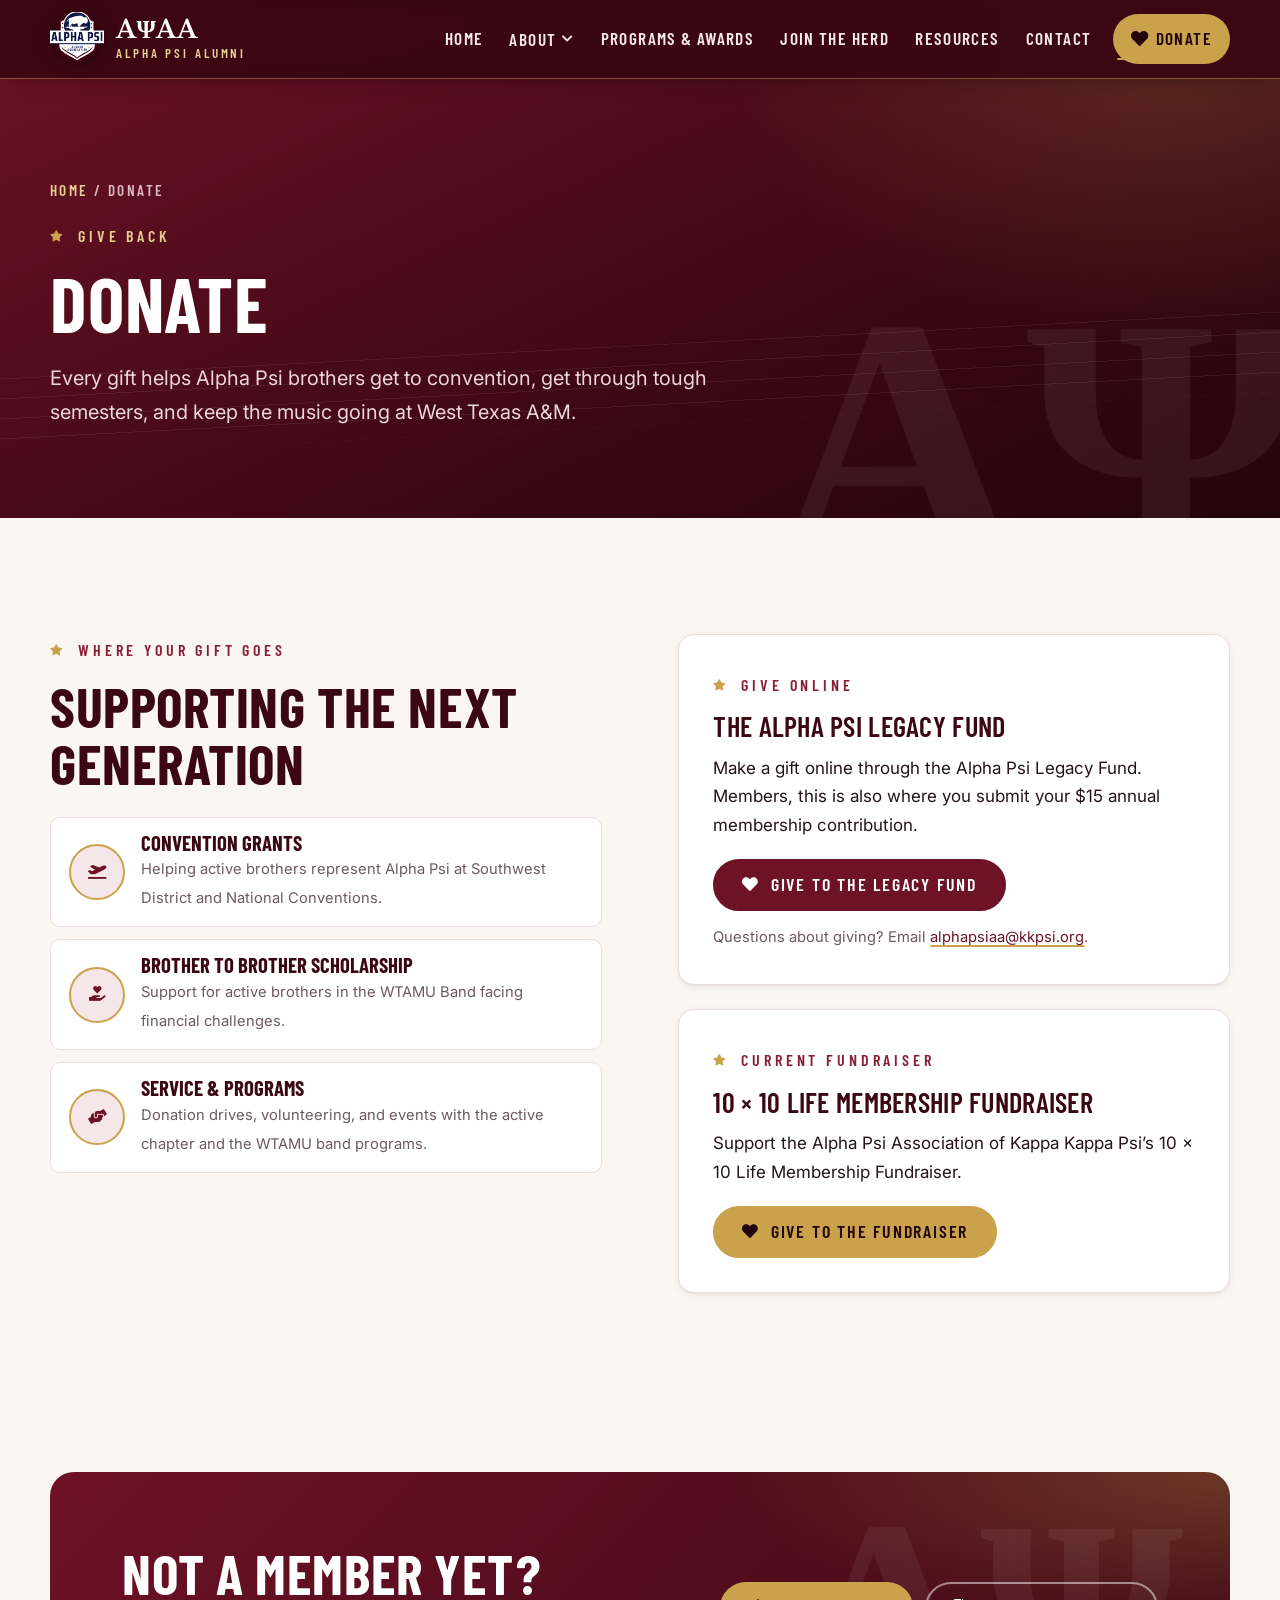
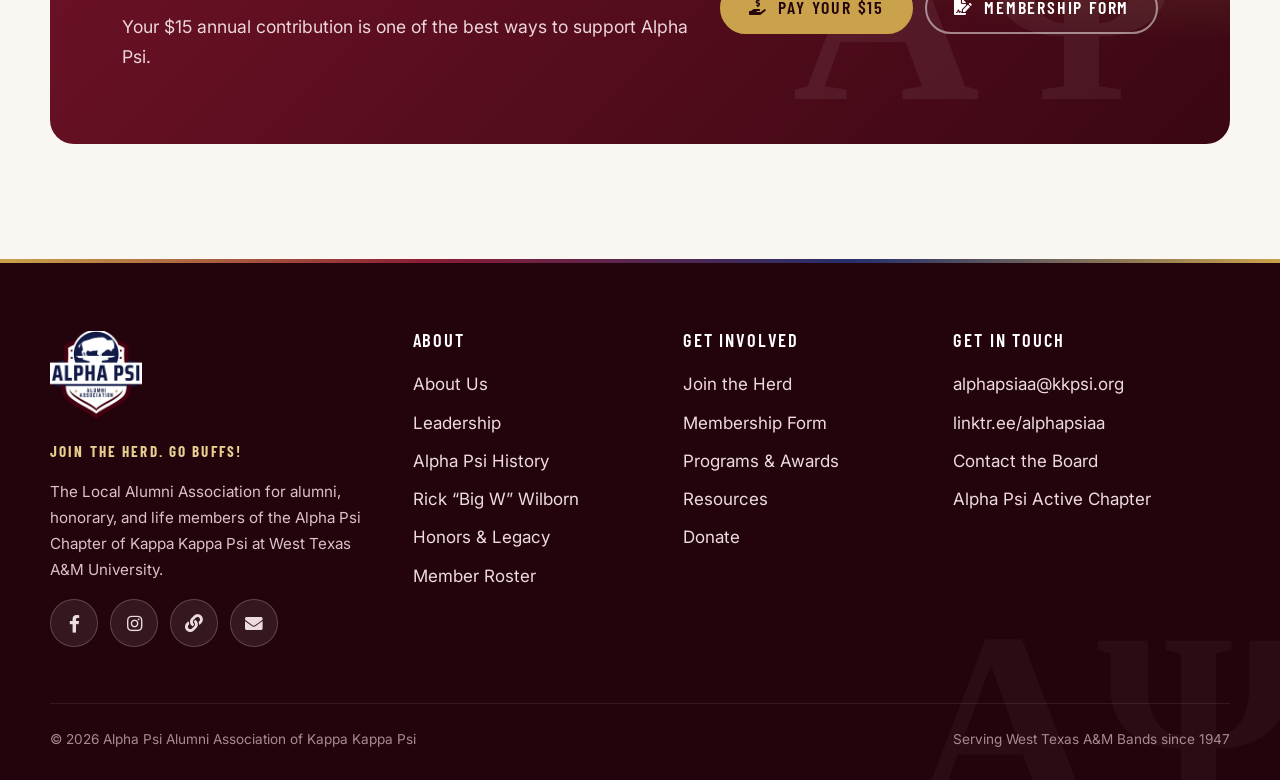
==== commit 52107796: "Donate: Alpha Psi Legacy Fund link (also for $15 membership contributions) Co-Authored-By: Claude Op" ====
--- a/donate.html
+++ b/donate.html
@@ -73,10 +73,11 @@
 				<div class="reveal" style="--d:.1s">
 					<div class="card">
 						<div class="card-body">
-							<p class="eyebrow">Online Giving</p>
-							<h3>A donation link is coming soon</h3>
-							<p>We&rsquo;re setting up a way to give online. In the meantime, email us at <a href="mailto:alphapsiaa@kkpsi.org?subject=Donation">alphapsiaa@kkpsi.org</a> and we&rsquo;ll help you make a gift.</p>
-							<a class="btn" href="mailto:alphapsiaa@kkpsi.org?subject=Donation"><i class="fas fa-envelope"></i> Email about a gift</a>
+							<p class="eyebrow">Give Online</p>
+							<h3>The Alpha Psi Legacy Fund</h3>
+							<p>Make a gift online through the Alpha Psi Legacy Fund. Members, this is also where you submit your $15 annual membership contribution.</p>
+							<a class="btn" href="https://givebutter.com/the-alpha-psi-legacy-fund-fdwiye" target="_blank" rel="noopener"><i class="fas fa-heart"></i> Give to the Legacy Fund</a>
+							<p style="margin:14px 0 0;font-size:.92rem;color:var(--muted)">Questions about giving? Email <a href="mailto:alphapsiaa@kkpsi.org?subject=Donation">alphapsiaa@kkpsi.org</a>.</p>
 						</div>
 					</div>
 					<div class="card" style="margin-top:24px">
@@ -99,8 +100,8 @@
 						<p>Your $15 annual contribution is one of the best ways to support Alpha Psi.</p>
 					</div>
 					<div class="btn-row">
-						<a class="btn btn-gold" href="https://docs.google.com/forms/d/e/1FAIpQLSdZcljibCvj4TSsIaUbOGq02IVUL2E_RgC2-wnDgS-2Am0X7Q/viewform" target="_blank" rel="noopener"><i class="fas fa-file-signature"></i> Membership Form</a>
-						<a class="btn btn-ghost" href="mailto:alphapsiaa@kkpsi.org"><i class="fas fa-envelope"></i> Email Us</a>
+						<a class="btn btn-gold" href="https://givebutter.com/the-alpha-psi-legacy-fund-fdwiye" target="_blank" rel="noopener"><i class="fas fa-hand-holding-usd"></i> Pay Your $15</a>
+						<a class="btn btn-ghost" href="https://docs.google.com/forms/d/e/1FAIpQLSdZcljibCvj4TSsIaUbOGq02IVUL2E_RgC2-wnDgS-2Am0X7Q/viewform" target="_blank" rel="noopener"><i class="fas fa-file-signature"></i> Membership Form</a>
 					</div>
 				</div>
 			</div>
--- a/assets/css/site.css
+++ b/assets/css/site.css
@@ -294,16 +294,6 @@
 	.scroll-cue { display: none; }
 }
 
-/* ---------- Values marquee ---------- */
-.marquee { background: var(--gold); color: var(--maroon-950); overflow: hidden; border-block: 3px solid var(--maroon-950); }
-.marquee-track { display: flex; width: max-content; animation: marquee 40s linear infinite; }
-.marquee-track span {
-	display: inline-flex; align-items: center; gap: 28px; padding: 14px 14px;
-	font-family: var(--font-display); font-size: clamp(1.2rem, 2.1vw, 1.6rem); font-weight: 700; letter-spacing: .16em; text-transform: uppercase; white-space: nowrap;
-}
-.marquee-track span i { font-size: .7em; color: var(--maroon); }
-@keyframes marquee { to { transform: translateX(-50%); } }
-
 /* ==========================================================================
    Page hero (interior pages)
    ========================================================================== */
@@ -485,10 +475,14 @@
 .member h3 { font-size: 1.8rem; margin-bottom: 4px; }
 .member .pronouns { font-size: .85rem; color: var(--muted); margin-bottom: 12px; }
 .member .chip { margin-bottom: 4px; }
+.member .email { display: block; margin-top: 12px; font-size: .88rem; color: var(--maroon-600); word-break: break-all; }
+.member .email:hover { color: var(--maroon); text-decoration: underline; }
+.member .email i { margin-right: 4px; color: var(--gold); }
 .member.rep::before { background: linear-gradient(155deg, var(--navy-700) 0%, var(--navy) 100%); }
 
-.founders { display: grid; grid-template-columns: repeat(auto-fill, minmax(220px, 1fr)); gap: 14px; list-style: none; padding: 0; margin: 0; }
-.founders li { background: #fff; border: 1px solid var(--line); border-radius: var(--radius-sm); padding: 16px 18px; border-top: 3px solid var(--gold); }
+.founders { display: grid; grid-template-columns: repeat(auto-fill, minmax(270px, 1fr)); gap: 14px; list-style: none; padding: 0; margin: 0; }
+.founders li { background: #fff; border: 1px solid var(--line); border-radius: var(--radius-sm); padding: 16px 18px; border-top: 3px solid var(--gold); display: flex; align-items: center; gap: 16px; }
+.founders img { width: 72px; height: 72px; border-radius: 50%; object-fit: cover; flex-shrink: 0; border: 3px solid #fff; box-shadow: 0 0 0 2px var(--gold); }
 .founders b { display: block; font-family: var(--font-display); font-weight: 700; font-size: 1.35rem; color: var(--maroon-900); text-transform: uppercase; line-height: 1.1; }
 .founders span { font-size: .9rem; color: var(--muted); }
 
